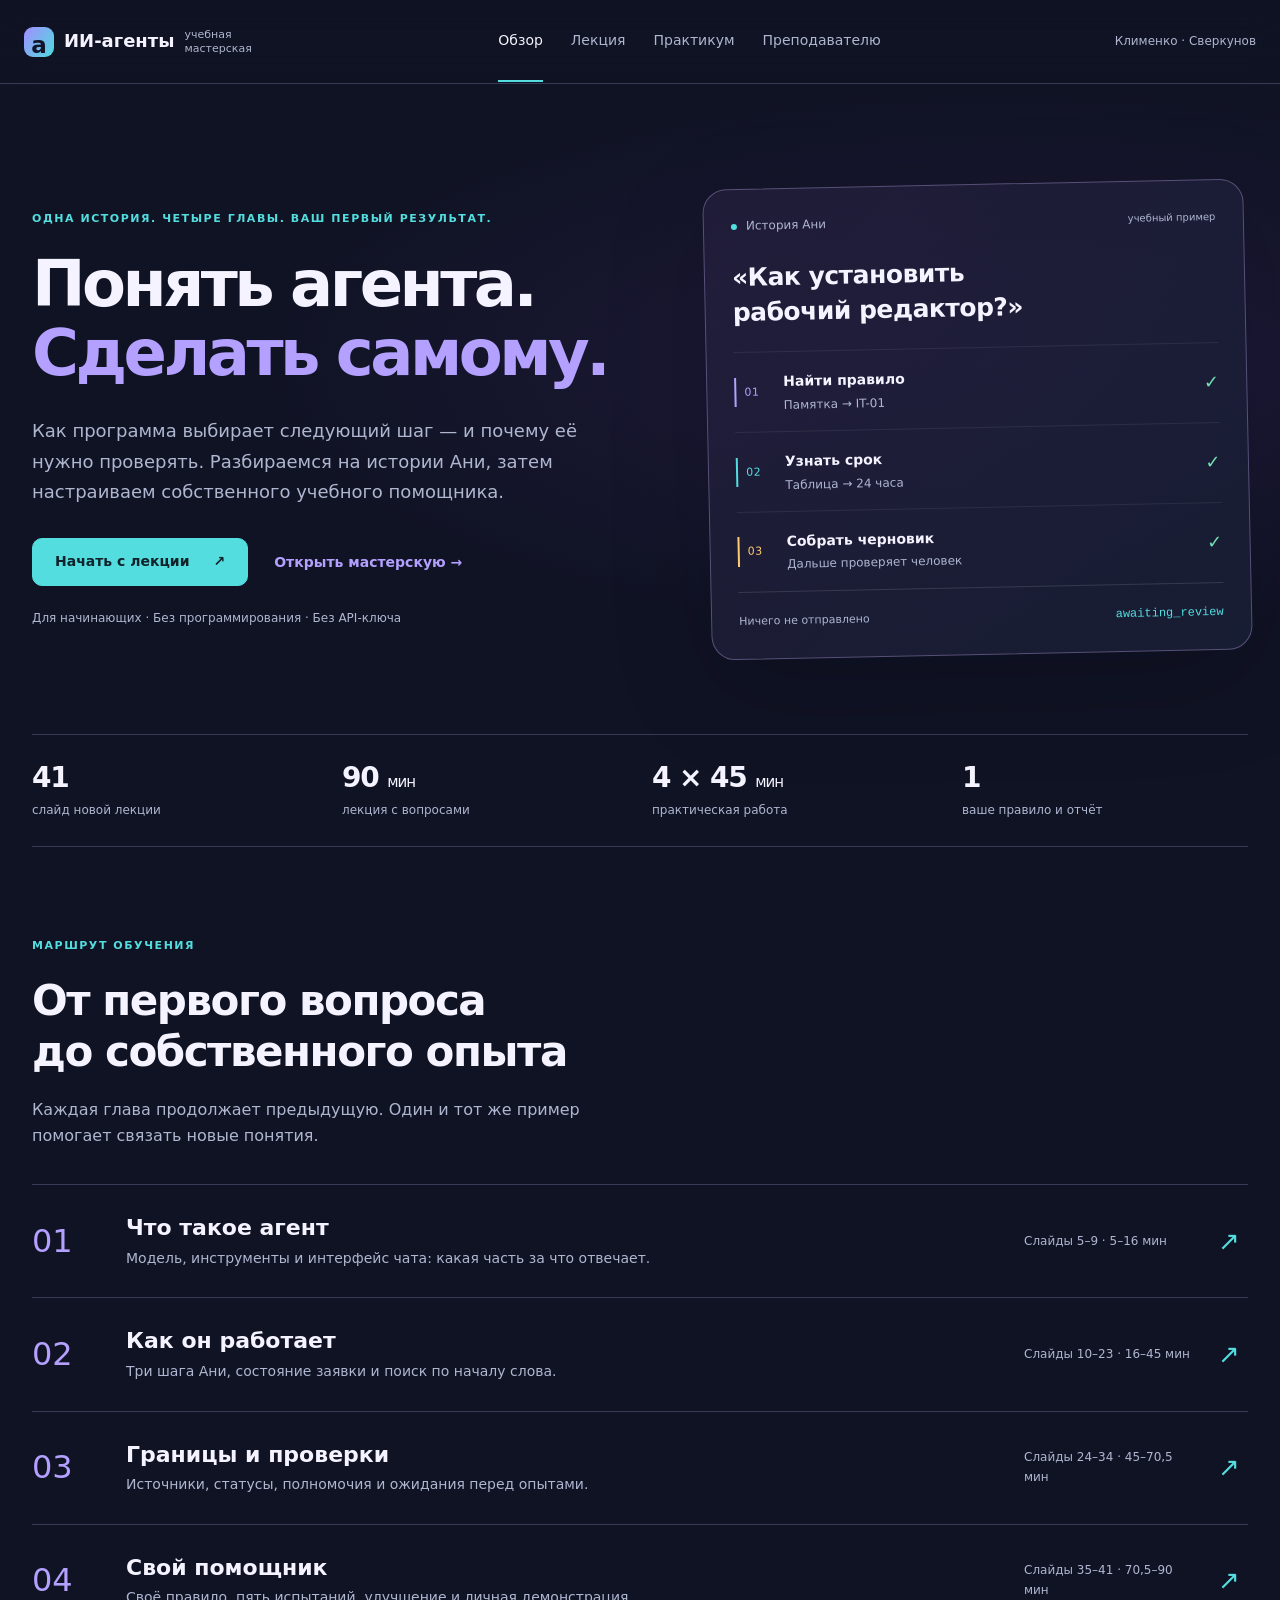
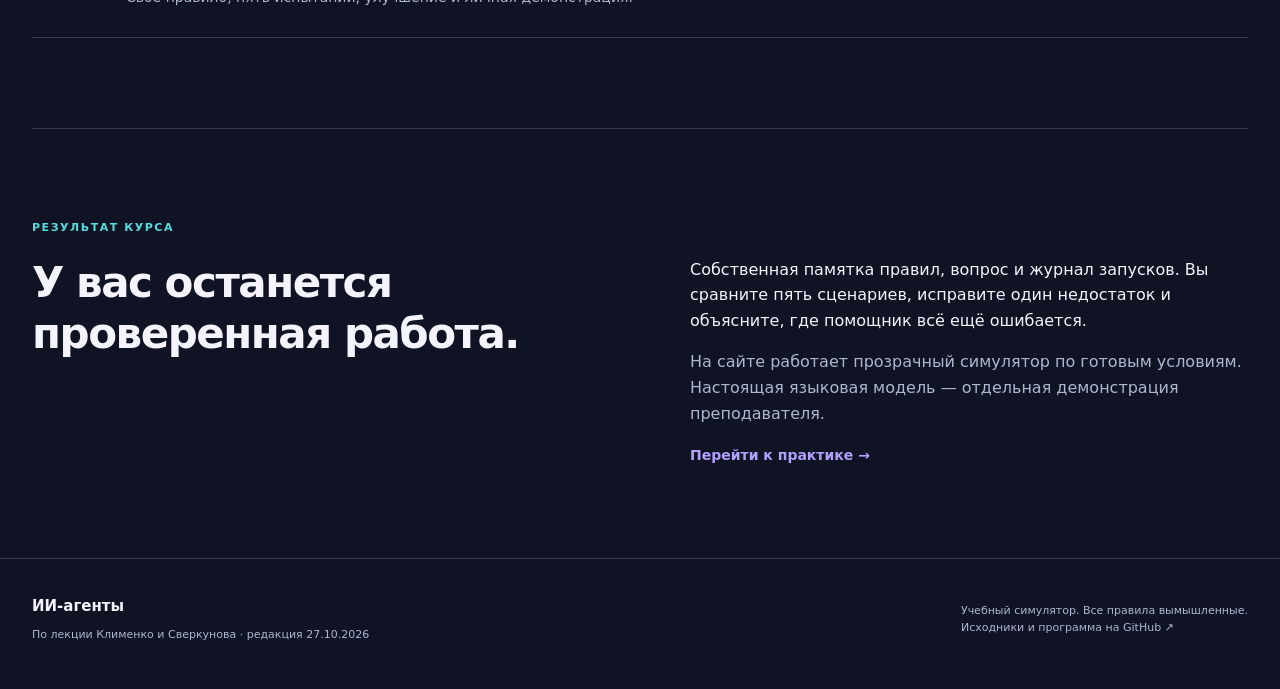
==== index.html @ ad6bbea4 "Include complete offline course and one-click browser entry point" ====
<!doctype html>
<html lang="ru">
<meta charset="utf-8">
<meta name="viewport" content="width=device-width, initial-scale=1">
<meta http-equiv="refresh" content="0;url=./site/index.html">
<title>ИИ-агенты — учебный курс</title>
<p><a href="./site/index.html">Открыть курс и практикум</a></p>
</html>
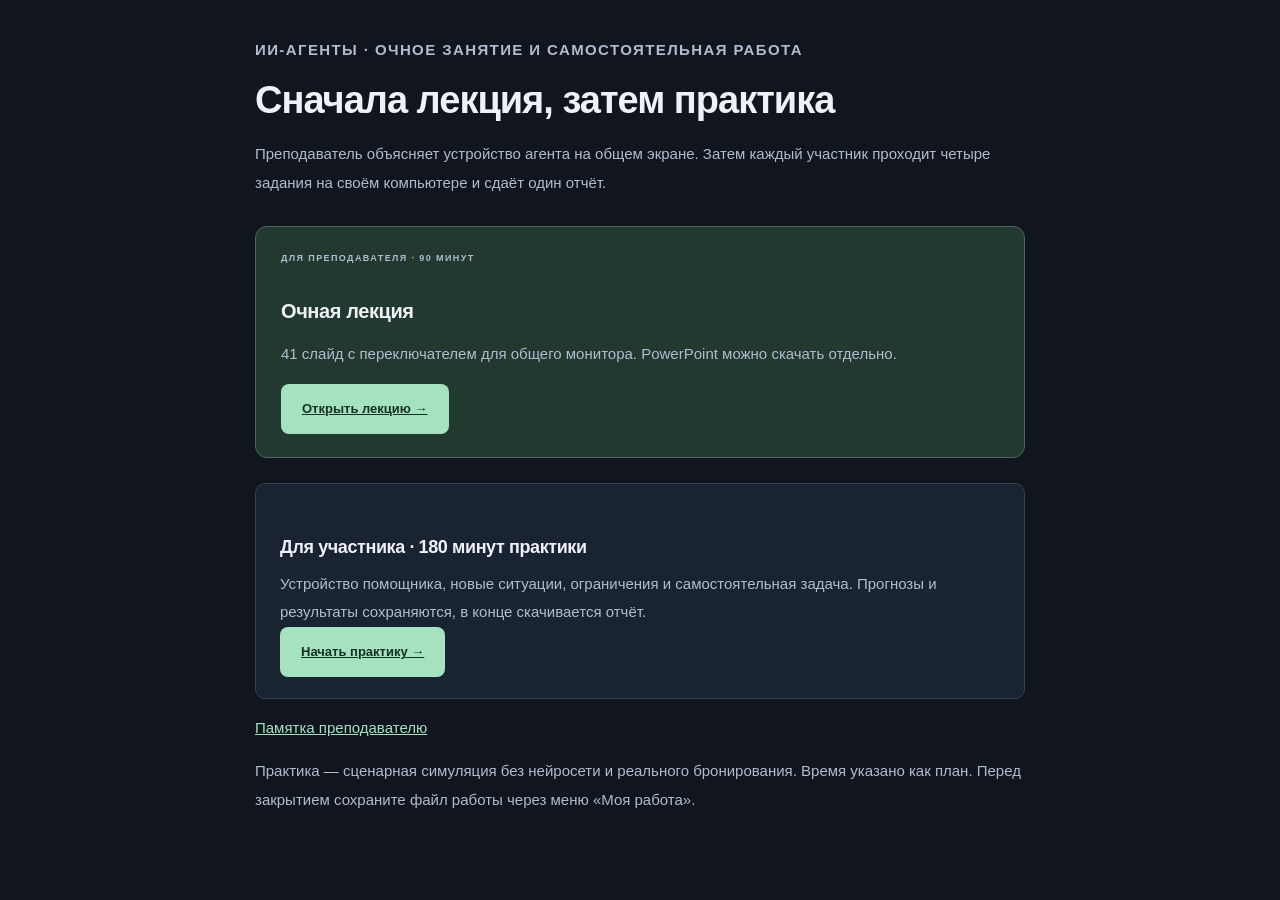
==== commit c7ffb5e4: "New agent anatomy course" ====
--- a/index.html
+++ b/index.html
@@ -1,8 +1 @@
-<!doctype html>
-<html lang="ru">
-<meta charset="utf-8">
-<meta name="viewport" content="width=device-width, initial-scale=1">
-<meta http-equiv="refresh" content="0;url=./site/index.html">
-<title>ИИ-агенты — учебный курс</title>
-<p><a href="./site/index.html">Открыть курс и практикум</a></p>
-</html>
+<!doctype html><html lang="ru"><head><meta charset="utf-8"><meta name="viewport" content="width=device-width,initial-scale=1"><title>ИИ-агенты · Лекция и практика</title><link rel="stylesheet" href="site/agent-anatomy/styles.css"></head><body><main class="guide"><p class="eyebrow">ИИ-АГЕНТЫ · ОЧНОЕ ЗАНЯТИЕ И САМОСТОЯТЕЛЬНАЯ РАБОТА</p><h1>Сначала лекция, затем практика</h1><p class="lead">Преподаватель объясняет устройство агента на общем экране. Затем каждый участник проходит четыре задания на своём компьютере и сдаёт один отчёт.</p><section class="task-card"><div><p class="eyebrow">ДЛЯ ПРЕПОДАВАТЕЛЯ · 90 МИНУТ</p><h2>Очная лекция</h2><p>41 слайд с переключателем для общего монитора. PowerPoint можно скачать отдельно.</p><a class="button primary" href="site/lecture.html">Открыть лекцию →</a></div></section><section class="baseline"><h2>Для участника · 180 минут практики</h2><p>Устройство помощника, новые ситуации, ограничения и самостоятельная задача. Прогнозы и результаты сохраняются, в конце скачивается отчёт.</p><a class="button primary" href="site/agent-anatomy/index.html">Начать практику →</a></section><p><a href="site/agent-anatomy/guide.html">Памятка преподавателю</a></p><p class="field-help">Практика — сценарная симуляция без нейросети и реального бронирования. Время указано как план. Перед закрытием сохраните файл работы через меню «Моя работа».</p></main></body></html>
--- a/site/agent-anatomy/styles.css
+++ b/site/agent-anatomy/styles.css
@@ -0,0 +1,8 @@
+:root{font-family:"Segoe UI",Arial,sans-serif;color:#eef2f8;background:#10151e;color-scheme:dark;--ink:#eef2f8;--muted:#b1bdcf;--line:#344155;--paper:#1a2331;--green:#a5e3c0;--soft:#233e33}*{box-sizing:border-box}body{margin:0}button,input,textarea,select{font:inherit}button,a,input,select,summary,label{touch-action:manipulation}button{cursor:pointer}button:active{transform:translateY(1px)}button:focus-visible,a:focus-visible,summary:focus-visible,input:focus-visible,textarea:focus-visible,select:focus-visible{outline:3px solid var(--green);outline-offset:4px}[hidden]{display:none!important}a{color:var(--green)}.header{min-height:88px;display:flex;align-items:center;justify-content:space-between;gap:20px;padding:20px max(28px,calc((100vw - 1040px)/2));background:#17202c;border-bottom:1px solid var(--line)}.brand{display:flex;align-items:center;gap:13px}.brand-icon{width:41px;height:43px;display:grid;place-items:center;font-size:30px;font-weight:600;background:var(--green);color:#173126;border-radius:12px 12px 12px 3px}.brand b{font-size:18px;letter-spacing:-.4px}.brand small{display:block;font-size:11px;color:var(--muted);margin-top:5px}.tools{position:relative;flex-shrink:0}.tools>summary{min-height:48px;display:flex;align-items:center;padding:11px 16px;border:1px solid #506050;border-radius:8px;font-size:12px;color:var(--green);cursor:pointer;list-style:none}.tools>summary::-webkit-details-marker{display:none}.tools>summary:after{content:'⌄';margin-left:13px}.tools-menu{position:absolute;top:calc(100% + 10px);right:0;z-index:20;width:280px;padding:10px;background:#202c3b;border:1px solid #516176;border-radius:10px;display:grid;gap:4px}.tools-menu button,.tools-menu a{display:block;width:100%;padding:14px 12px;min-height:48px;background:transparent;color:var(--ink);font-size:12px;border:0;border-radius:5px;text-align:left;text-decoration:none}.tools-menu button:hover,.tools-menu a:hover{background:#2b3d50}.page-shell{max-width:1040px;padding:27px 28px 0;margin:auto}.course-line{display:flex;justify-content:space-between;gap:15px;color:var(--muted);font-size:11px;margin-bottom:24px}.steps{display:grid;grid-template-columns:repeat(6,1fr);gap:7px}.step-link{display:flex;align-items:center;justify-content:center;gap:8px;min-height:48px;border:1px solid transparent;border-radius:7px;background:transparent;color:var(--muted);font-size:11px;padding:10px 5px}.step-link>span{width:23px;height:23px;display:grid;place-items:center;border:1px solid #53647a;border-radius:50%;flex-shrink:0;font-size:10px}.step-link:hover{background:#1e2b3c}.step-link.active{background:var(--soft);color:var(--ink);border-color:#52715f}.step-link.active>span{background:var(--green);color:#1b3428;border-color:var(--green)}.progress{height:3px;background:#29384c;margin:14px 0 34px;border-radius:8px;overflow:hidden}.progress>div{height:100%;background:var(--green);transition:width .15s}main{max-width:900px;margin:auto;min-width:0}h1{font-size:clamp(28px,3.3vw,38px);font-weight:650;letter-spacing:-1px;line-height:1.2;margin:0 0 17px}h1:focus{outline:0}h2{font-size:21px;line-height:1.4;letter-spacing:-.4px;margin:0 0 10px}h3{font-size:16px;line-height:1.5;font-weight:600;margin:0 0 8px}p{line-height:1.85}.eyebrow{font-size:10px;letter-spacing:1.4px;color:var(--green);font-weight:650;margin:0 0 13px}.lead{font-size:15px;line-height:1.8;color:var(--muted);max-width:760px;margin:0 0 29px}.task-card{display:flex;gap:16px;background:#21392f;border:1px solid #4b6858;border-radius:12px;padding:23px 25px;margin:25px 0}.avatar{width:36px;height:36px;display:grid;place-items:center;border-radius:50%;background:#385543;color:var(--green);font-weight:600;flex-shrink:0}.task-card h2{font-size:20px}.task-card p:last-child{font-size:13px;margin:10px 0 0;color:#cad9cf}.task-card .eyebrow{font-size:9px;margin:0 0 10px}.plain-note{border-left:3px solid #83b89b;padding:13px 17px;background:#192c28;color:var(--muted);font-size:13px;line-height:1.9;margin:23px 0;border-radius:0 6px 6px 0}.plain-note strong{color:var(--ink)}.field-label{display:block;font-size:15px;line-height:1.6;font-weight:550;margin:26px 0 10px}textarea,input[type=text],select{display:block;width:100%;background:#161f2c;border:1px solid #596980;color:var(--ink);border-radius:8px;min-height:50px;padding:12px 14px;font-size:15px;line-height:1.7}textarea{resize:vertical}textarea::placeholder,input::placeholder{color:#8f9eb3}select{padding-right:24px}[aria-invalid=true]{outline:2px solid #f1c68f;outline-offset:3px}.field-help{color:var(--muted);font-size:12px;line-height:1.8;margin:9px 0 20px}.help,.technical{font-size:13px;color:var(--muted);margin:24px 0 0;border-top:1px solid var(--line);padding-top:8px}.help>summary,.technical>summary{min-height:48px;padding:12px 0;cursor:pointer;line-height:1.7;color:var(--green)}.help p,.technical p{line-height:1.9}.help li{padding:5px 0;line-height:1.8}.technical code{display:block;overflow-wrap:anywhere;padding:12px 15px;border-radius:6px;background:#121b27;font-size:12px;line-height:1.8}.start-panel{display:flex;gap:21px;border:1px solid var(--line);border-radius:12px;padding:27px;margin:30px 0;background:var(--paper)}.large-number{font-size:29px;letter-spacing:-1px;color:var(--green);padding-top:3px}.start-panel p{font-size:14px;color:var(--muted);margin:0}.call-selector{display:flex;gap:9px;margin:0 0 18px;flex-wrap:wrap}.call-tab{min-height:48px;padding:11px 16px;background:#162230;border:1px solid var(--line);border-radius:7px;font-size:12px;color:var(--muted)}.call-tab.selected{background:var(--soft);color:var(--ink);border-color:#749b82}.call-board{padding:25px;background:var(--paper);border:1px solid var(--line);border-radius:13px}.board-heading{display:flex;justify-content:space-between;gap:17px;align-items:flex-start;padding-bottom:20px;margin-bottom:22px;border-bottom:1px solid var(--line)}.board-heading>span{font-size:10px;color:var(--muted);white-space:nowrap;margin-top:6px}.board-heading h2{font-size:21px;margin:0}.call-phases{padding:0;margin:0;list-style:none;display:grid;gap:23px}.call-phases>li{display:flex;gap:17px}.phase-number{display:grid;place-items:center;width:27px;height:27px;flex-shrink:0;background:#2b4438;border-radius:50%;color:var(--green);font-size:11px}.call-phases .eyebrow{font-size:9px;margin:2px 0 8px}.call-phases h3{font-size:15px}.call-phases p:last-child{font-size:13px;color:var(--muted);margin:8px 0 0}.known-state{margin:19px 0 22px;border:1px solid var(--line);background:#151e2a;border-radius:10px;padding:18px 22px}.known-state h3{font-size:12px;color:var(--muted);font-weight:500;margin:0 0 12px}.known-state>div{display:grid;grid-template-columns:1fr 1fr 1fr;gap:15px}.known-state p{font-size:12px;line-height:1.7;margin:0}.known-state span{display:block;font-size:10px;color:var(--muted);margin-bottom:6px}.known-state b{font-size:13px;font-weight:500}.feedback{padding:22px 25px;background:#223b30;border:1px solid #5e856b;border-radius:10px;margin:22px 0;scroll-margin-top:25px;line-height:1.8;font-size:14px}.feedback:focus{outline:0}.feedback>strong{font-size:15px}.feedback p{color:#cedfd4;font-size:13px;line-height:1.9;margin:10px 0 0}.feedback h2{font-size:20px}.feedback ol{padding-left:22px}.feedback li{padding:9px 0;font-size:13px}.matching-list{display:grid;gap:18px;margin-top:24px}.matching-item{display:flex;gap:15px;padding:21px 22px;background:var(--paper);border:1px solid var(--line);border-radius:10px}.matching-item>div{min-width:0;flex:1}.small-number{display:grid;place-items:center;width:28px;height:28px;border:1px solid #52677f;border-radius:50%;font-size:11px;flex-shrink:0}.matching-item .field-label{font-size:14px;margin:0 0 14px}.baseline{border:1px solid var(--line);background:var(--paper);border-radius:10px;padding:21px 24px}.baseline h2{font-size:18px}.baseline p{font-size:14px;color:var(--muted);margin:7px 0 0}.prediction{border:0;padding:0;margin:28px 0 20px;min-width:0}.prediction legend{font-size:15px;font-weight:550;line-height:1.6;margin-bottom:13px;padding:0}.radio-card{display:flex;align-items:flex-start;gap:13px;min-height:54px;padding:15px 18px;margin:9px 0;background:var(--paper);border:1px solid var(--line);border-radius:8px;cursor:pointer;font-size:14px;line-height:1.7}.radio-card:has(input:checked){border-color:var(--green);background:#233c31}.radio-card input{margin:5px 0 0;accent-color:var(--green);flex-shrink:0;width:17px;height:17px}.comparison{display:grid;grid-template-columns:1fr 1fr;gap:16px;margin:20px 0}.comparison section{border:1px solid #54715e;border-radius:8px;padding:17px}.comparison h3{font-size:13px}.comparison .hours{font-size:34px;font-weight:550;line-height:1.4;margin:12px 0 5px;color:var(--ink)}.hours small{font-size:13px}.report-summary{margin:27px 0}.report-summary ul{list-style:none;padding:0;margin:18px 0;display:grid;gap:8px}.report-summary li{display:flex;align-items:center;gap:14px;padding:15px 18px;background:var(--paper);border:1px solid var(--line);border-radius:9px}.check-mark{color:var(--green);font-size:19px}.report-summary li>span:nth-child(2){flex:1}.report-summary b{font-size:13px;font-weight:550}.report-summary small{display:block;font-size:11px;color:var(--muted);margin-top:5px}.text-button{color:var(--green);background:transparent;border:0;min-height:48px;padding:12px 5px;font-size:12px}.text-button:hover{text-decoration:underline}.report-secondary{margin-top:23px}.footer-space{height:180px}.action-dock{position:fixed;bottom:0;left:0;right:0;background:#182230;border-top:1px solid #45556c;z-index:10;padding:0 max(20px,env(safe-area-inset-left)) max(14px,env(safe-area-inset-bottom))}.dock-inner{max-width:984px;margin:auto}.dock-content{display:flex;align-items:center;gap:19px;padding-top:15px}.dock-description{flex:1;min-width:0}.dock-description>b{font-size:11px;font-weight:550}.dock-description>p{font-size:12px;color:var(--muted);line-height:1.6;margin:4px 0 3px}.dock-description>small{font-size:9px;color:#8d9bb0}.dock-description .save-warning{color:#f2cd98}.button{display:inline-flex;align-items:center;justify-content:center;min-height:50px;padding:14px 20px;border:1px solid transparent;border-radius:8px;font-size:13px;font-weight:600;white-space:nowrap}.primary{background:var(--green);color:#143123}.primary:hover{background:#c3efd4}.secondary{background:transparent;border-color:#59715e;color:var(--green)}.secondary:hover{background:#263d32}.notice{border-bottom:1px solid #786447;color:#f5d9ad;background:#352c20;font-size:13px;line-height:1.8;padding:12px 17px;margin:0 -10px;border-radius:0 0 8px 8px}.skip{position:absolute;top:-100px;left:15px;background:var(--paper);padding:13px;z-index:40}.skip:focus{top:12px}.guide{max-width:820px;margin:auto;padding:36px 25px 60px}.guide h2{margin-top:30px}.guide p,.guide li{font-size:15px;line-height:1.9;color:var(--muted)}.guide li{margin:12px 0}@media(max-width:760px){.header{padding:17px 20px;gap:13px;min-height:78px}.brand b{font-size:16px}.brand small{font-size:9px;max-width:180px;line-height:1.5}.brand-icon{width:33px;height:37px;font-size:25px}.tools>summary{font-size:11px;padding:10px 12px}.page-shell{padding:22px 20px 0}.course-line{font-size:10px;margin-bottom:19px;line-height:1.6}.course-line>span:last-child{text-align:right}.steps{display:grid;grid-template-columns:repeat(3,minmax(0,1fr));gap:7px}.step-link{min-width:0;font-size:10px;padding:9px 7px;border-color:#35465b}.progress{margin:10px 0 27px}.lead{font-size:14px}.task-card{padding:19px 18px;gap:12px}.task-card h2{font-size:18px}.avatar{width:29px;height:29px;font-size:13px}.field-label{font-size:14px}.board-heading{display:block}.board-heading>span{display:block;margin-top:10px}.call-board{padding:21px 18px}.call-phases>li{gap:12px}.known-state{padding:17px}.known-state>div{grid-template-columns:1fr;gap:13px}.known-state p{display:flex;justify-content:space-between;gap:15px}.known-state span{margin:0;font-size:11px}.known-state b{font-size:12px;text-align:right}.feedback{padding:20px 18px}.matching-item{padding:18px 15px;gap:10px}.matching-item .field-label{font-size:13px}.matching-item select{font-size:14px}.comparison{gap:10px}.comparison section{padding:13px}.comparison .hours{font-size:29px}.comparison h3{font-size:12px}.report-summary li{padding:12px 13px;gap:11px}.report-summary .text-button{font-size:11px}.dock-content{gap:12px;flex-wrap:wrap}.dock-description{order:-1;flex-basis:100%;display:flex;gap:8px;align-items:center;justify-content:space-between}.dock-description>p{display:none}.dock-description>small{font-size:9px;text-align:right}.button{font-size:12px;padding:13px 16px}.action-dock #next{flex:1}.footer-space{height:210px}.notice{font-size:12px;line-height:1.7}.radio-card{font-size:13px;padding:14px}.tools-menu{width:260px}.start-panel{padding:21px 18px;gap:15px}}@media(prefers-reduced-motion:reduce){*{transition:none!important;scroll-behavior:auto!important}}
+
+/* Переходы между блоками и журнал опытов. */
+.block-nav{display:flex;align-items:center;gap:12px;flex-wrap:wrap;margin:-8px 0 24px;border-bottom:1px solid var(--line);padding-bottom:12px}.block-nav a{min-height:48px;display:flex;align-items:center;padding:12px 14px;border-radius:7px;font-size:12px;text-decoration:none;border:1px solid var(--line)}.block-nav a[aria-current=page]{background:var(--soft);border-color:#71937c;color:var(--ink)}.block-nav>span{color:var(--muted);font-size:11px;padding:8px}.experience-order{padding-left:22px;font-size:14px;line-height:1.9;color:var(--muted)}.experience-order li{margin:8px 0}.recorded-prediction{font-size:14px;color:var(--muted);line-height:1.9}.case-journal{list-style:none;padding:0;margin:0}.case-journal>li{border-top:1px solid var(--line);padding-top:23px;margin-top:23px}.case-journal p{font-size:13px;color:var(--muted)}.case-journal .eyebrow{font-size:10px;color:var(--green)}.observation-note{border-left:3px solid var(--green);padding:12px 16px;background:#22372f;color:#d6e8dc;font-size:14px;line-height:1.9}.case-overview{display:grid;gap:14px}.report-summary a.text-button{display:flex;align-items:center;text-decoration:none}code{overflow-wrap:anywhere}@media(max-width:760px){.block-nav{gap:8px}.block-nav a{font-size:11px;flex:1;justify-content:center;text-align:center}.block-nav>span{flex-basis:100%;padding:0 3px}.case-journal h3{font-size:14px}.observation-note{padding:10px 13px;font-size:13px}}
+
+.budget-progress{display:flex;flex-wrap:wrap;gap:12px;margin:24px 0}.budget-progress>span{padding:12px 16px;background:var(--paper);border:1px solid var(--line);border-radius:8px;color:var(--muted);font-size:13px;line-height:1.7}.block-nav{display:grid;grid-template-columns:repeat(3,minmax(0,1fr))}.block-nav>span{grid-column:1/-1;padding:0 3px}.block-nav a{justify-content:center;text-align:center}@media(max-width:760px){.block-nav a{padding:10px 7px;line-height:1.6;min-width:0;font-size:11px}.block-nav>span{font-size:10px}.budget-progress{gap:8px}.budget-progress>span{flex:1;padding:10px 12px;font-size:12px}.action-dock #next{white-space:normal;line-height:1.5}}
+
+.block-nav{grid-template-columns:repeat(4,minmax(0,1fr))}.room-list{display:grid;grid-template-columns:repeat(3,minmax(0,1fr));gap:12px;margin:24px 0}.room-card{background:var(--paper);border:1px solid var(--line);border-radius:10px;padding:18px}.room-card p{font-size:12px;color:var(--muted)}.room-card strong{font-size:12px;line-height:1.8;color:#d9c5a6}.room-eligible{background:var(--soft);border-color:#71937c}.room-eligible strong{color:var(--green)}input[type=checkbox]{accent-color:var(--green)}@media(max-width:760px){.block-nav{grid-template-columns:repeat(2,minmax(0,1fr))}.room-list{grid-template-columns:1fr}.room-card{padding:17px}}
